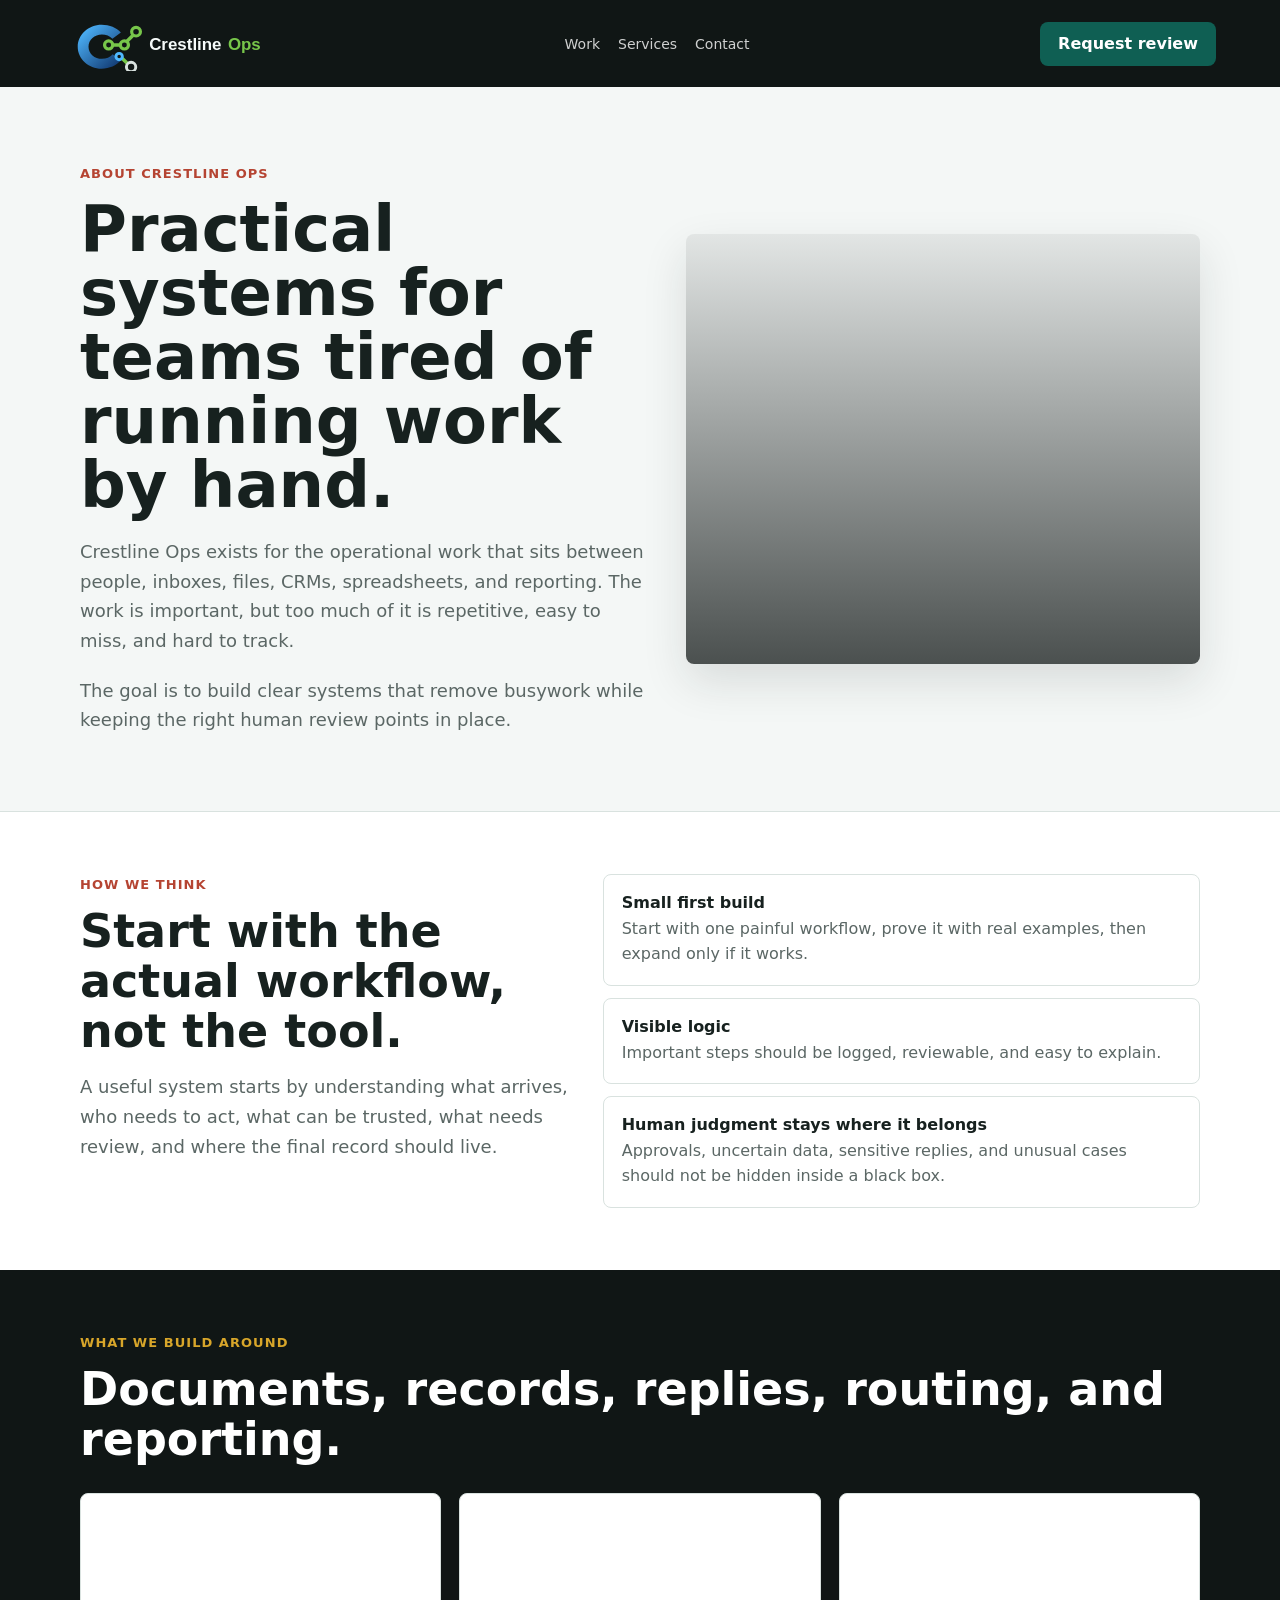
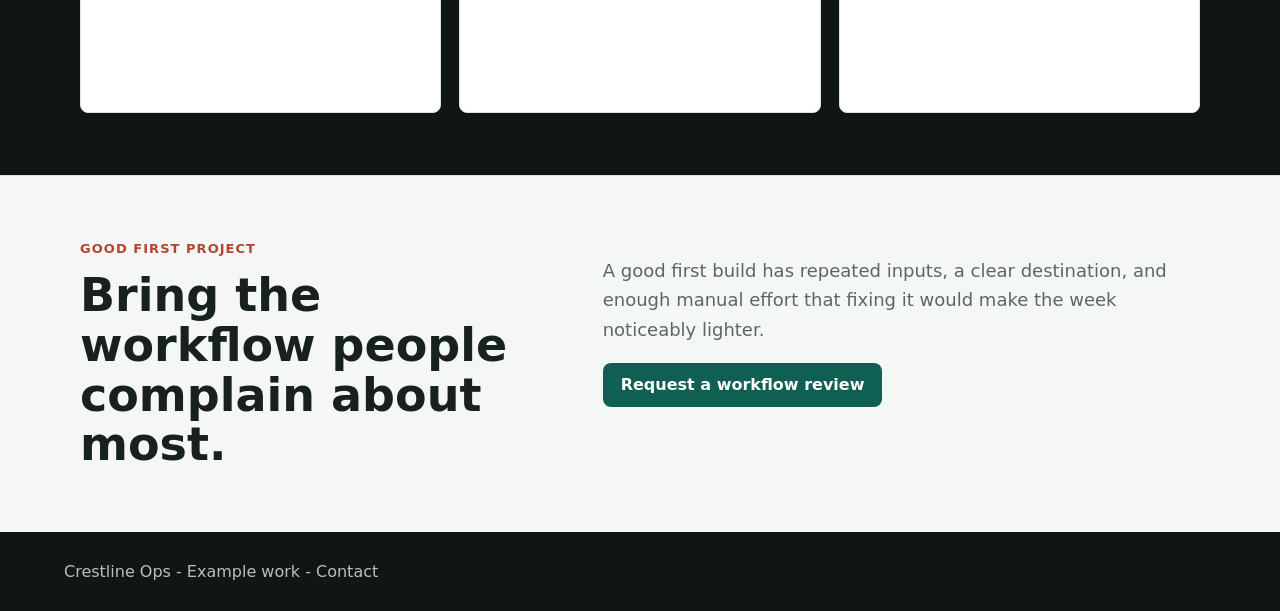
==== about/index.html @ 80edd02e "Add about page" ====
<!doctype html>
<html lang="en">
<head>
  <meta charset="utf-8">
  <meta name="viewport" content="width=device-width, initial-scale=1">
  <title>About Crestline Ops | Practical Operations Systems</title>
  <meta name="description" content="Crestline Ops builds practical operations systems for teams dealing with repetitive documents, CRM updates, lead handling, reporting, and back-office handoffs.">
  <meta name="robots" content="index, follow, max-image-preview:large">
  <link rel="canonical" href="https://crestlineops.com/about/">
  <link rel="icon" type="image/svg+xml" href="/assets/favicon.svg">
  <style>:root{--ink:#17211f;--muted:#5b6765;--wash:#f4f7f6;--line:#d9e2df;--green:#0f5f53;--green2:#1f7a68;--red:#b54432;--charcoal:#101615;--gold:#d8a62a;--max:1120px;--shadow:0 18px 45px rgba(23,33,31,.12)}*{box-sizing:border-box}body{margin:0;font-family:Inter,ui-sans-serif,system-ui,-apple-system,BlinkMacSystemFont,"Segoe UI",sans-serif;color:var(--ink);background:#fff}a{color:inherit;text-decoration:none}img{display:block;max-width:100%}.nav{display:flex;justify-content:space-between;align-items:center;gap:18px;padding:16px clamp(18px,5vw,64px);background:var(--charcoal);color:#fff}.nav img{width:210px}.nav-links{display:flex;gap:18px;color:rgba(255,255,255,.8);font-size:14px}.button{display:inline-flex;align-items:center;justify-content:center;min-height:44px;padding:12px 18px;border-radius:8px;background:var(--green);color:#fff;font-weight:750}.button:hover{background:var(--green2)}.hero{padding:76px clamp(18px,6vw,84px);background:var(--wash);border-bottom:1px solid var(--line)}.wrap{max-width:var(--max);margin:0 auto}.hero-grid{display:grid;grid-template-columns:1.05fr .95fr;gap:38px;align-items:center}.kicker{margin:0 0 12px;color:var(--red);font-size:13px;font-weight:800;letter-spacing:.08em;text-transform:uppercase}h1{max-width:840px;margin:0;font-size:clamp(38px,5vw,66px);line-height:1;letter-spacing:0}p{color:var(--muted);line-height:1.65;font-size:18px}.lead{max-width:720px;margin:20px 0 0}.hero-photo{min-height:430px;border-radius:8px;background:linear-gradient(180deg,rgba(16,22,21,.08),rgba(16,22,21,.74)),url("https://images.unsplash.com/photo-1552664730-d307ca884978?auto=format&fit=crop&w=1200&q=82") center/cover;box-shadow:var(--shadow)}section{padding:62px clamp(18px,6vw,84px)}h2{margin:0;font-size:clamp(30px,4vw,46px);line-height:1.08}.section-lead{max-width:760px;margin:16px 0 0}.split{display:grid;grid-template-columns:.9fr 1.1fr;gap:34px;align-items:start}.grid{display:grid;grid-template-columns:repeat(3,1fr);gap:18px;margin-top:28px}.card{padding:24px;border:1px solid var(--line);border-radius:8px;background:#fff;min-height:220px}.card h3{margin:0 0 10px;font-size:21px}.card p{margin:0;font-size:16px}.dark{color:#fff;background:var(--charcoal)}.dark p{color:rgba(255,255,255,.72)}.dark .kicker{color:var(--gold)}.list{display:grid;gap:12px}.list div{padding:18px;border:1px solid var(--line);border-radius:8px;background:#fff}.list strong{display:block;margin-bottom:5px}.list span{color:var(--muted);line-height:1.55}.cta{background:var(--wash);border-top:1px solid var(--line)}.footer{padding:30px clamp(18px,5vw,64px);background:var(--charcoal);color:rgba(255,255,255,.72)}@media(max-width:880px){.hero-grid,.split,.grid{grid-template-columns:1fr}.nav-links{display:none}.hero-photo{min-height:330px}.nav img{width:168px}section,.hero{padding:50px 18px}}</style>
</head>
<body><header class="nav"><a href="/" aria-label="Crestline Ops home"><img src="/assets/crestline-ops-logo-wide.svg" alt="Crestline Ops"></a><nav class="nav-links"><a href="/work/">Work</a><a href="/document-processing-systems/">Services</a><a href="/#contact">Contact</a></nav><a class="button" href="/#contact">Request review</a></header><main><section class="hero"><div class="wrap hero-grid"><div><p class="kicker">About Crestline Ops</p><h1>Practical systems for teams tired of running work by hand.</h1><p class="lead">Crestline Ops exists for the operational work that sits between people, inboxes, files, CRMs, spreadsheets, and reporting. The work is important, but too much of it is repetitive, easy to miss, and hard to track.</p><p class="lead">The goal is to build clear systems that remove busywork while keeping the right human review points in place.</p></div><div class="hero-photo" role="img" aria-label="Operations planning session"></div></div></section><section><div class="wrap split"><div><p class="kicker">How we think</p><h2>Start with the actual workflow, not the tool.</h2><p class="section-lead">A useful system starts by understanding what arrives, who needs to act, what can be trusted, what needs review, and where the final record should live.</p></div><div class="list"><div><strong>Small first build</strong><span>Start with one painful workflow, prove it with real examples, then expand only if it works.</span></div><div><strong>Visible logic</strong><span>Important steps should be logged, reviewable, and easy to explain.</span></div><div><strong>Human judgment stays where it belongs</strong><span>Approvals, uncertain data, sensitive replies, and unusual cases should not be hidden inside a black box.</span></div></div></div></section><section class="dark"><div class="wrap"><p class="kicker">What we build around</p><h2>Documents, records, replies, routing, and reporting.</h2><div class="grid"><article class="card"><h3>Messy inputs</h3><p>PDFs, spreadsheets, forms, emails, shared folders, CRM rows, and internal requests.</p></article><article class="card"><h3>Clear decisions</h3><p>Rules for routing, ownership, field checks, confidence, exceptions, and next actions.</p></article><article class="card"><h3>Useful outputs</h3><p>Clean records, review queues, alerts, status updates, summaries, and simple reporting.</p></article></div></div></section><section class="cta"><div class="wrap split"><div><p class="kicker">Good first project</p><h2>Bring the workflow people complain about most.</h2></div><div><p>A good first build has repeated inputs, a clear destination, and enough manual effort that fixing it would make the week noticeably lighter.</p><a class="button" href="/#contact">Request a workflow review</a></div></div></section></main><footer class="footer">Crestline Ops - <a href="/work/">Example work</a> - <a href="/#contact">Contact</a></footer></body></html>
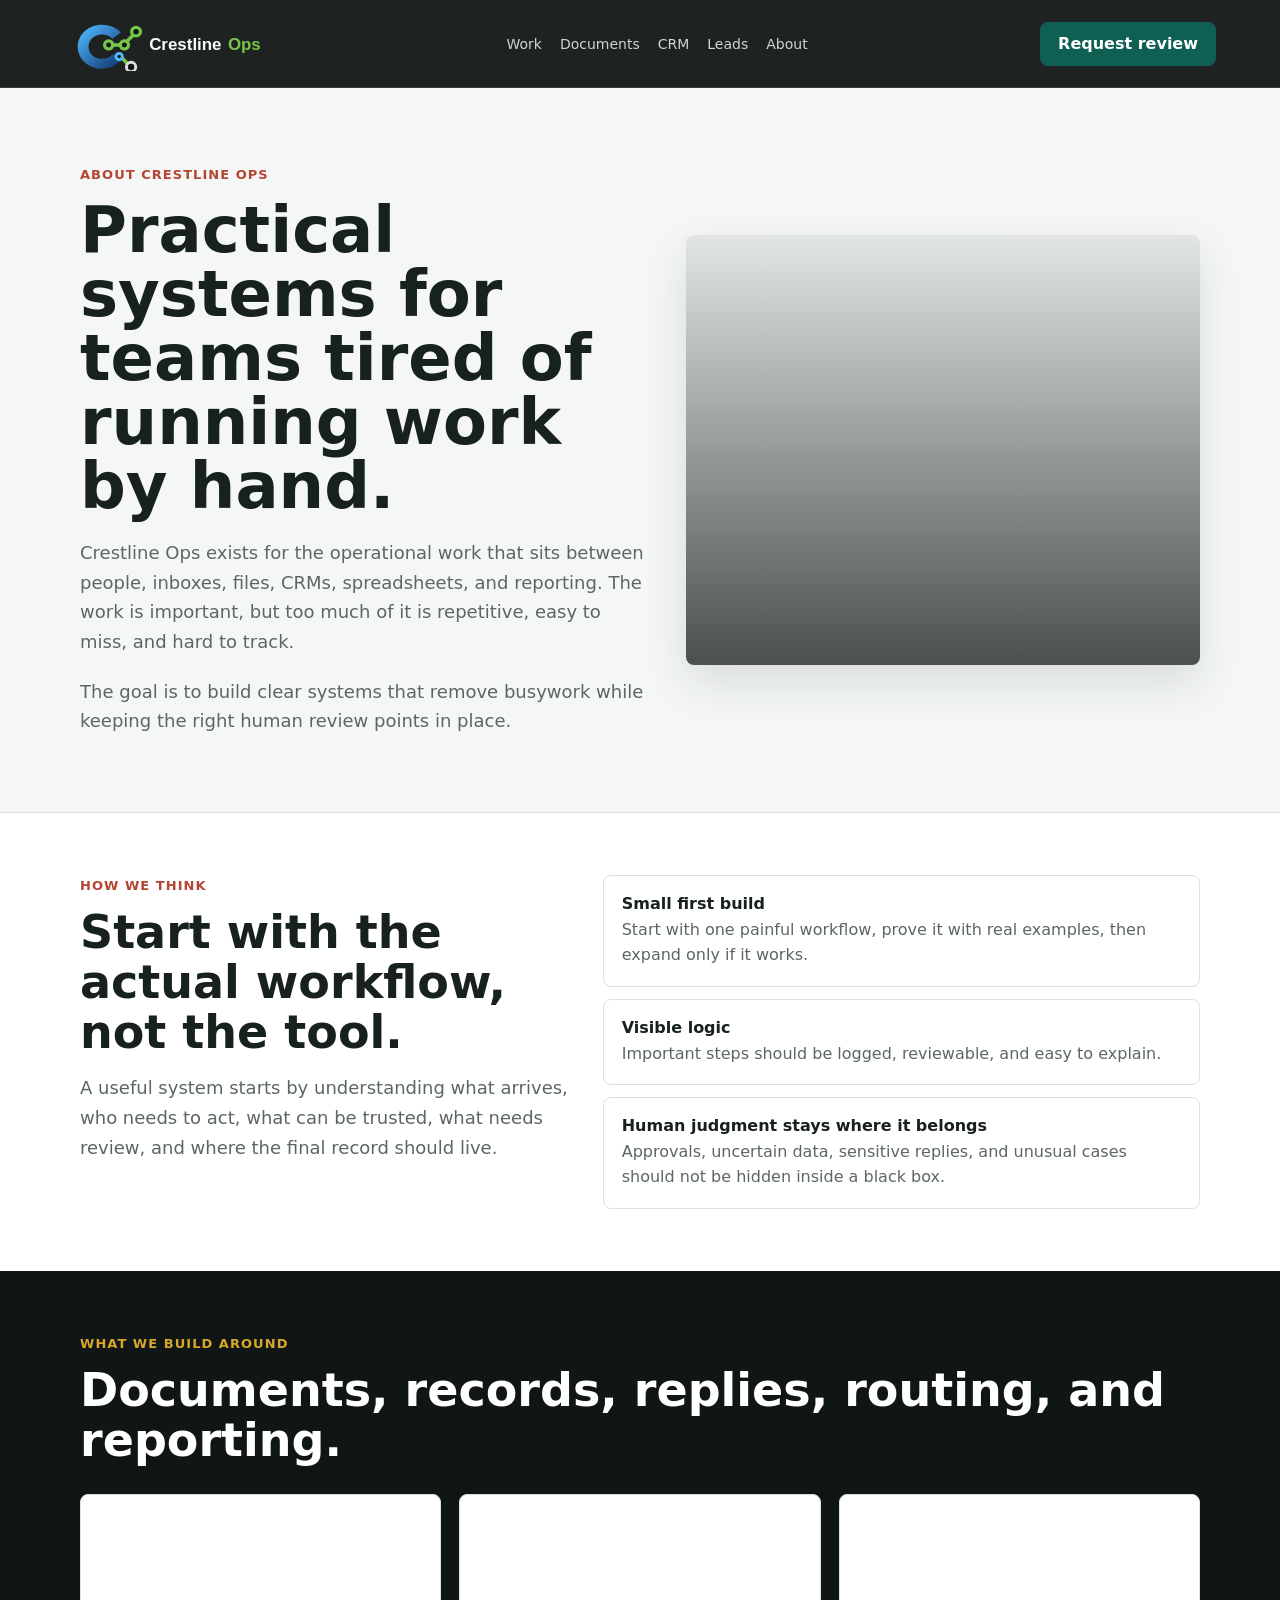
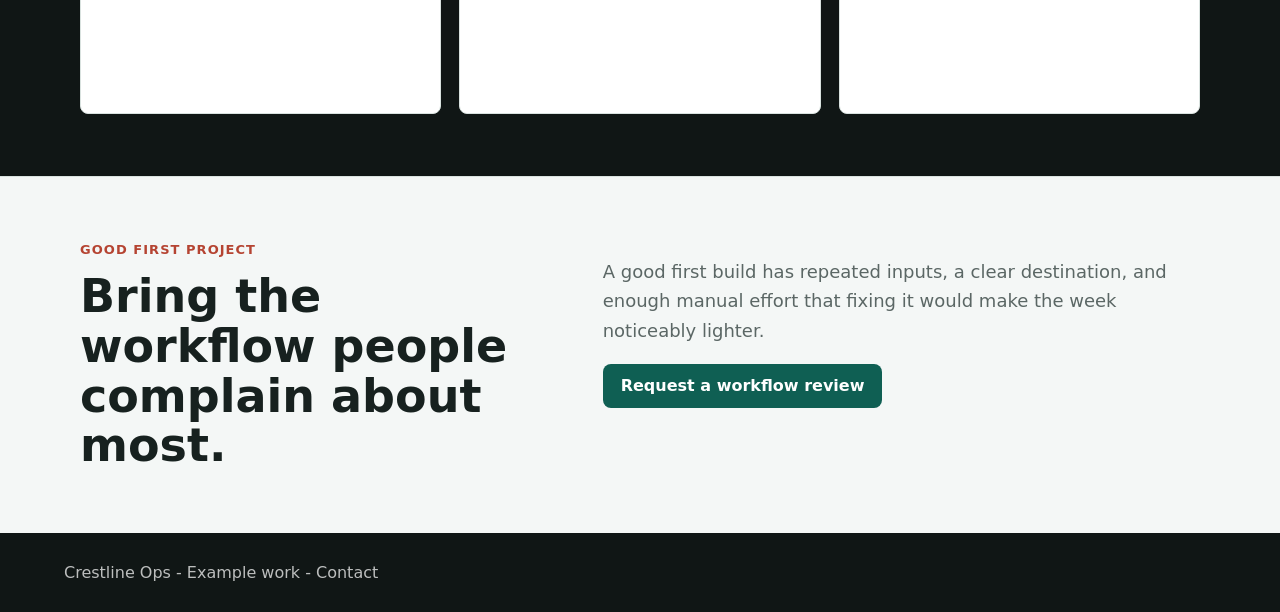
==== commit 341c190a: "Improve site navigation and SEO" ====
--- a/about/index.html
+++ b/about/index.html
@@ -1,4 +1,4 @@
-<!doctype html>
+﻿<!doctype html>
 <html lang="en">
 <head>
   <meta charset="utf-8">
@@ -8,6 +8,82 @@
   <meta name="robots" content="index, follow, max-image-preview:large">
   <link rel="canonical" href="https://crestlineops.com/about/">
   <link rel="icon" type="image/svg+xml" href="/assets/favicon.svg">
-  <style>:root{--ink:#17211f;--muted:#5b6765;--wash:#f4f7f6;--line:#d9e2df;--green:#0f5f53;--green2:#1f7a68;--red:#b54432;--charcoal:#101615;--gold:#d8a62a;--max:1120px;--shadow:0 18px 45px rgba(23,33,31,.12)}*{box-sizing:border-box}body{margin:0;font-family:Inter,ui-sans-serif,system-ui,-apple-system,BlinkMacSystemFont,"Segoe UI",sans-serif;color:var(--ink);background:#fff}a{color:inherit;text-decoration:none}img{display:block;max-width:100%}.nav{display:flex;justify-content:space-between;align-items:center;gap:18px;padding:16px clamp(18px,5vw,64px);background:var(--charcoal);color:#fff}.nav img{width:210px}.nav-links{display:flex;gap:18px;color:rgba(255,255,255,.8);font-size:14px}.button{display:inline-flex;align-items:center;justify-content:center;min-height:44px;padding:12px 18px;border-radius:8px;background:var(--green);color:#fff;font-weight:750}.button:hover{background:var(--green2)}.hero{padding:76px clamp(18px,6vw,84px);background:var(--wash);border-bottom:1px solid var(--line)}.wrap{max-width:var(--max);margin:0 auto}.hero-grid{display:grid;grid-template-columns:1.05fr .95fr;gap:38px;align-items:center}.kicker{margin:0 0 12px;color:var(--red);font-size:13px;font-weight:800;letter-spacing:.08em;text-transform:uppercase}h1{max-width:840px;margin:0;font-size:clamp(38px,5vw,66px);line-height:1;letter-spacing:0}p{color:var(--muted);line-height:1.65;font-size:18px}.lead{max-width:720px;margin:20px 0 0}.hero-photo{min-height:430px;border-radius:8px;background:linear-gradient(180deg,rgba(16,22,21,.08),rgba(16,22,21,.74)),url("https://images.unsplash.com/photo-1552664730-d307ca884978?auto=format&fit=crop&w=1200&q=82") center/cover;box-shadow:var(--shadow)}section{padding:62px clamp(18px,6vw,84px)}h2{margin:0;font-size:clamp(30px,4vw,46px);line-height:1.08}.section-lead{max-width:760px;margin:16px 0 0}.split{display:grid;grid-template-columns:.9fr 1.1fr;gap:34px;align-items:start}.grid{display:grid;grid-template-columns:repeat(3,1fr);gap:18px;margin-top:28px}.card{padding:24px;border:1px solid var(--line);border-radius:8px;background:#fff;min-height:220px}.card h3{margin:0 0 10px;font-size:21px}.card p{margin:0;font-size:16px}.dark{color:#fff;background:var(--charcoal)}.dark p{color:rgba(255,255,255,.72)}.dark .kicker{color:var(--gold)}.list{display:grid;gap:12px}.list div{padding:18px;border:1px solid var(--line);border-radius:8px;background:#fff}.list strong{display:block;margin-bottom:5px}.list span{color:var(--muted);line-height:1.55}.cta{background:var(--wash);border-top:1px solid var(--line)}.footer{padding:30px clamp(18px,5vw,64px);background:var(--charcoal);color:rgba(255,255,255,.72)}@media(max-width:880px){.hero-grid,.split,.grid{grid-template-columns:1fr}.nav-links{display:none}.hero-photo{min-height:330px}.nav img{width:168px}section,.hero{padding:50px 18px}}</style>
+  <link rel="icon" type="image/png" sizes="192x192" href="/assets/favicon-192.png">
+  <link rel="apple-touch-icon" href="/assets/favicon-192.png">
+  <link rel="stylesheet" href="/assets/site-enhancements.css">
+  <style>
+    :root{--ink:#17211f;--muted:#5b6765;--wash:#f4f7f6;--line:#d9e2df;--green:#0f5f53;--green2:#1f7a68;--red:#b54432;--charcoal:#101615;--gold:#d8a62a;--max:1120px;--shadow:0 18px 45px rgba(23,33,31,.12)}
+    *{box-sizing:border-box}body{margin:0;font-family:Inter,ui-sans-serif,system-ui,-apple-system,BlinkMacSystemFont,"Segoe UI",sans-serif;color:var(--ink);background:#fff}a{color:inherit;text-decoration:none}img{display:block;max-width:100%}.nav{display:flex;justify-content:space-between;align-items:center;gap:18px;padding:16px clamp(18px,5vw,64px);background:var(--charcoal);color:#fff}.nav img{width:210px}.nav-links{display:flex;gap:18px;color:rgba(255,255,255,.8);font-size:14px}.button{display:inline-flex;align-items:center;justify-content:center;min-height:44px;padding:12px 18px;border-radius:8px;background:var(--green);color:#fff;font-weight:750}.button:hover{background:var(--green2)}
+    .hero{padding:76px clamp(18px,6vw,84px);background:var(--wash);border-bottom:1px solid var(--line)}.wrap{max-width:var(--max);margin:0 auto}.hero-grid{display:grid;grid-template-columns:1.05fr .95fr;gap:38px;align-items:center}.kicker{margin:0 0 12px;color:var(--red);font-size:13px;font-weight:800;letter-spacing:.08em;text-transform:uppercase}h1{max-width:840px;margin:0;font-size:clamp(38px,5vw,66px);line-height:1;letter-spacing:0}p{color:var(--muted);line-height:1.65;font-size:18px}.lead{max-width:720px;margin:20px 0 0}.hero-photo{min-height:430px;border-radius:8px;background:linear-gradient(180deg,rgba(16,22,21,.08),rgba(16,22,21,.74)),url("https://images.unsplash.com/photo-1552664730-d307ca884978?auto=format&fit=crop&w=1200&q=82") center/cover;box-shadow:var(--shadow)}
+    section{padding:62px clamp(18px,6vw,84px)}h2{margin:0;font-size:clamp(30px,4vw,46px);line-height:1.08}.section-lead{max-width:760px;margin:16px 0 0}.split{display:grid;grid-template-columns:.9fr 1.1fr;gap:34px;align-items:start}.grid{display:grid;grid-template-columns:repeat(3,1fr);gap:18px;margin-top:28px}.card{padding:24px;border:1px solid var(--line);border-radius:8px;background:#fff;min-height:220px}.card h3{margin:0 0 10px;font-size:21px}.card p{margin:0;font-size:16px}.dark{color:#fff;background:var(--charcoal)}.dark p{color:rgba(255,255,255,.72)}.dark .kicker{color:var(--gold)}.list{display:grid;gap:12px}.list div{padding:18px;border:1px solid var(--line);border-radius:8px;background:#fff}.list strong{display:block;margin-bottom:5px}.list span{color:var(--muted);line-height:1.55}.cta{background:var(--wash);border-top:1px solid var(--line)}.footer{padding:30px clamp(18px,5vw,64px);background:var(--charcoal);color:rgba(255,255,255,.72)}
+    @media(max-width:880px){.hero-grid,.split,.grid{grid-template-columns:1fr}.nav-links{display:none}.hero-photo{min-height:330px}.nav img{width:168px}section,.hero{padding:50px 18px}}
+  </style>
 </head>
-<body><header class="nav"><a href="/" aria-label="Crestline Ops home"><img src="/assets/crestline-ops-logo-wide.svg" alt="Crestline Ops"></a><nav class="nav-links"><a href="/work/">Work</a><a href="/document-processing-systems/">Services</a><a href="/#contact">Contact</a></nav><a class="button" href="/#contact">Request review</a></header><main><section class="hero"><div class="wrap hero-grid"><div><p class="kicker">About Crestline Ops</p><h1>Practical systems for teams tired of running work by hand.</h1><p class="lead">Crestline Ops exists for the operational work that sits between people, inboxes, files, CRMs, spreadsheets, and reporting. The work is important, but too much of it is repetitive, easy to miss, and hard to track.</p><p class="lead">The goal is to build clear systems that remove busywork while keeping the right human review points in place.</p></div><div class="hero-photo" role="img" aria-label="Operations planning session"></div></div></section><section><div class="wrap split"><div><p class="kicker">How we think</p><h2>Start with the actual workflow, not the tool.</h2><p class="section-lead">A useful system starts by understanding what arrives, who needs to act, what can be trusted, what needs review, and where the final record should live.</p></div><div class="list"><div><strong>Small first build</strong><span>Start with one painful workflow, prove it with real examples, then expand only if it works.</span></div><div><strong>Visible logic</strong><span>Important steps should be logged, reviewable, and easy to explain.</span></div><div><strong>Human judgment stays where it belongs</strong><span>Approvals, uncertain data, sensitive replies, and unusual cases should not be hidden inside a black box.</span></div></div></div></section><section class="dark"><div class="wrap"><p class="kicker">What we build around</p><h2>Documents, records, replies, routing, and reporting.</h2><div class="grid"><article class="card"><h3>Messy inputs</h3><p>PDFs, spreadsheets, forms, emails, shared folders, CRM rows, and internal requests.</p></article><article class="card"><h3>Clear decisions</h3><p>Rules for routing, ownership, field checks, confidence, exceptions, and next actions.</p></article><article class="card"><h3>Useful outputs</h3><p>Clean records, review queues, alerts, status updates, summaries, and simple reporting.</p></article></div></div></section><section class="cta"><div class="wrap split"><div><p class="kicker">Good first project</p><h2>Bring the workflow people complain about most.</h2></div><div><p>A good first build has repeated inputs, a clear destination, and enough manual effort that fixing it would make the week noticeably lighter.</p><a class="button" href="/#contact">Request a workflow review</a></div></div></section></main><footer class="footer">Crestline Ops - <a href="/work/">Example work</a> - <a href="/#contact">Contact</a></footer></body></html>
+<body class="interior-page">
+  <header class="nav" aria-label="Primary navigation">
+    <a href="/" aria-label="Crestline Ops home"><img src="/assets/crestline-ops-logo-wide.svg" alt="Crestline Ops"></a>
+    <nav class="nav-links" aria-label="Site navigation">
+      <a href="/work/">Work</a>
+      <a href="/document-processing-systems/">Documents</a>
+      <a href="/crm-operations-systems/">CRM</a>
+      <a href="/lead-operations-systems/">Leads</a>
+      <a href="/about/">About</a>
+    </nav>
+    <a class="button nav-cta" href="mailto:hello@crestlineops.com?subject=Workflow%20review%20request">Request review</a>
+  </header><main>
+    <section class="hero">
+      <div class="wrap hero-grid">
+        <div>
+          <p class="kicker">About Crestline Ops</p>
+          <h1>Practical systems for teams tired of running work by hand.</h1>
+          <p class="lead">Crestline Ops exists for the operational work that sits between people, inboxes, files, CRMs, spreadsheets, and reporting. The work is important, but too much of it is repetitive, easy to miss, and hard to track.</p>
+          <p class="lead">The goal is to build clear systems that remove busywork while keeping the right human review points in place.</p>
+        </div>
+        <div class="hero-photo" role="img" aria-label="Operations planning session"></div>
+      </div>
+    </section>
+
+    <section>
+      <div class="wrap split">
+        <div>
+          <p class="kicker">How we think</p>
+          <h2>Start with the actual workflow, not the tool.</h2>
+          <p class="section-lead">A useful system starts by understanding what arrives, who needs to act, what can be trusted, what needs review, and where the final record should live.</p>
+        </div>
+        <div class="list">
+          <div><strong>Small first build</strong><span>Start with one painful workflow, prove it with real examples, then expand only if it works.</span></div>
+          <div><strong>Visible logic</strong><span>Important steps should be logged, reviewable, and easy to explain.</span></div>
+          <div><strong>Human judgment stays where it belongs</strong><span>Approvals, uncertain data, sensitive replies, and unusual cases should not be hidden inside a black box.</span></div>
+        </div>
+      </div>
+    </section>
+
+    <section class="dark">
+      <div class="wrap">
+        <p class="kicker">What we build around</p>
+        <h2>Documents, records, replies, routing, and reporting.</h2>
+        <div class="grid">
+          <article class="card"><h3>Messy inputs</h3><p>PDFs, spreadsheets, forms, emails, shared folders, CRM rows, and internal requests.</p></article>
+          <article class="card"><h3>Clear decisions</h3><p>Rules for routing, ownership, field checks, confidence, exceptions, and next actions.</p></article>
+          <article class="card"><h3>Useful outputs</h3><p>Clean records, review queues, alerts, status updates, summaries, and simple reporting.</p></article>
+        </div>
+      </div>
+    </section>
+
+    <section class="cta">
+      <div class="wrap split">
+        <div>
+          <p class="kicker">Good first project</p>
+          <h2>Bring the workflow people complain about most.</h2>
+        </div>
+        <div>
+          <p>A good first build has repeated inputs, a clear destination, and enough manual effort that fixing it would make the week noticeably lighter.</p>
+          <a class="button" href="/#contact">Request a workflow review</a>
+        </div>
+      </div>
+    </section>
+  </main>
+  <footer class="footer">Crestline Ops - <a href="/work/">Example work</a> - <a href="/#contact">Contact</a></footer>
+</body>
+</html>
+
--- a/assets/site-enhancements.css
+++ b/assets/site-enhancements.css
@@ -0,0 +1,158 @@
+/* Small shared upgrades layered after each page's inline styles. */
+
+:root {
+  --nav-h: 76px;
+}
+
+.interior-page .nav {
+  position: sticky;
+  top: 0;
+  z-index: 50;
+  border-bottom: 1px solid rgba(255, 255, 255, 0.12);
+  background: rgba(16, 22, 21, 0.94);
+  backdrop-filter: blur(14px);
+}
+
+.nav {
+  min-height: var(--nav-h);
+}
+
+.nav a {
+  outline-offset: 4px;
+}
+
+.nav-links {
+  align-items: center;
+}
+
+.nav-links a {
+  position: relative;
+  padding: 8px 0;
+  white-space: nowrap;
+}
+
+.nav-links a::after {
+  position: absolute;
+  left: 0;
+  right: 0;
+  bottom: 2px;
+  height: 2px;
+  content: "";
+  background: #78c94d;
+  transform: scaleX(0);
+  transform-origin: left;
+  transition: transform 160ms ease;
+}
+
+.nav-links a:hover::after,
+.nav-links a:focus-visible::after {
+  transform: scaleX(1);
+}
+
+.nav-cta {
+  flex: 0 0 auto;
+}
+
+.contact-direct {
+  display: grid;
+  gap: 16px;
+  padding: 24px;
+  border: 1px solid rgba(255, 255, 255, 0.24);
+  border-radius: 8px;
+  background: rgba(255, 255, 255, 0.08);
+}
+
+.contact-direct p {
+  margin: 0;
+  color: rgba(255, 255, 255, 0.78);
+  line-height: 1.55;
+}
+
+.contact-direct .button {
+  width: 100%;
+}
+
+.contact-email {
+  display: inline-flex;
+  width: fit-content;
+  color: #fff;
+  font-weight: 750;
+  text-decoration: underline;
+  text-underline-offset: 4px;
+}
+
+.trust-row {
+  display: flex;
+  flex-wrap: wrap;
+  gap: 10px;
+  margin-top: 18px;
+}
+
+.trust-row span {
+  padding: 8px 10px;
+  border: 1px solid rgba(255, 255, 255, 0.18);
+  border-radius: 8px;
+  color: rgba(255, 255, 255, 0.78);
+  font-size: 13px;
+  background: rgba(255, 255, 255, 0.06);
+}
+
+@media (max-width: 980px) {
+  .nav {
+    flex-wrap: wrap;
+    min-height: auto;
+  }
+
+  .nav .brand,
+  .nav > a:first-child {
+    order: 1;
+  }
+
+  .nav-cta,
+  .nav > .button {
+    order: 2;
+  }
+
+  .nav-links {
+    order: 3;
+    display: flex !important;
+    width: 100%;
+    gap: 10px;
+    overflow-x: auto;
+    padding: 4px 0 2px;
+    scrollbar-width: none;
+  }
+
+  .nav-links::-webkit-scrollbar {
+    display: none;
+  }
+
+  .nav-links a {
+    padding: 8px 10px;
+    border: 1px solid rgba(255, 255, 255, 0.16);
+    border-radius: 8px;
+    background: rgba(255, 255, 255, 0.07);
+  }
+
+  .nav-links a::after {
+    display: none;
+  }
+}
+
+@media (max-width: 620px) {
+  .nav {
+    gap: 10px;
+  }
+
+  .nav-cta,
+  .nav > .button {
+    min-height: 40px;
+    padding: 10px 12px;
+    font-size: 13px;
+  }
+
+  .brand-logo,
+  .nav img {
+    width: 154px !important;
+  }
+}
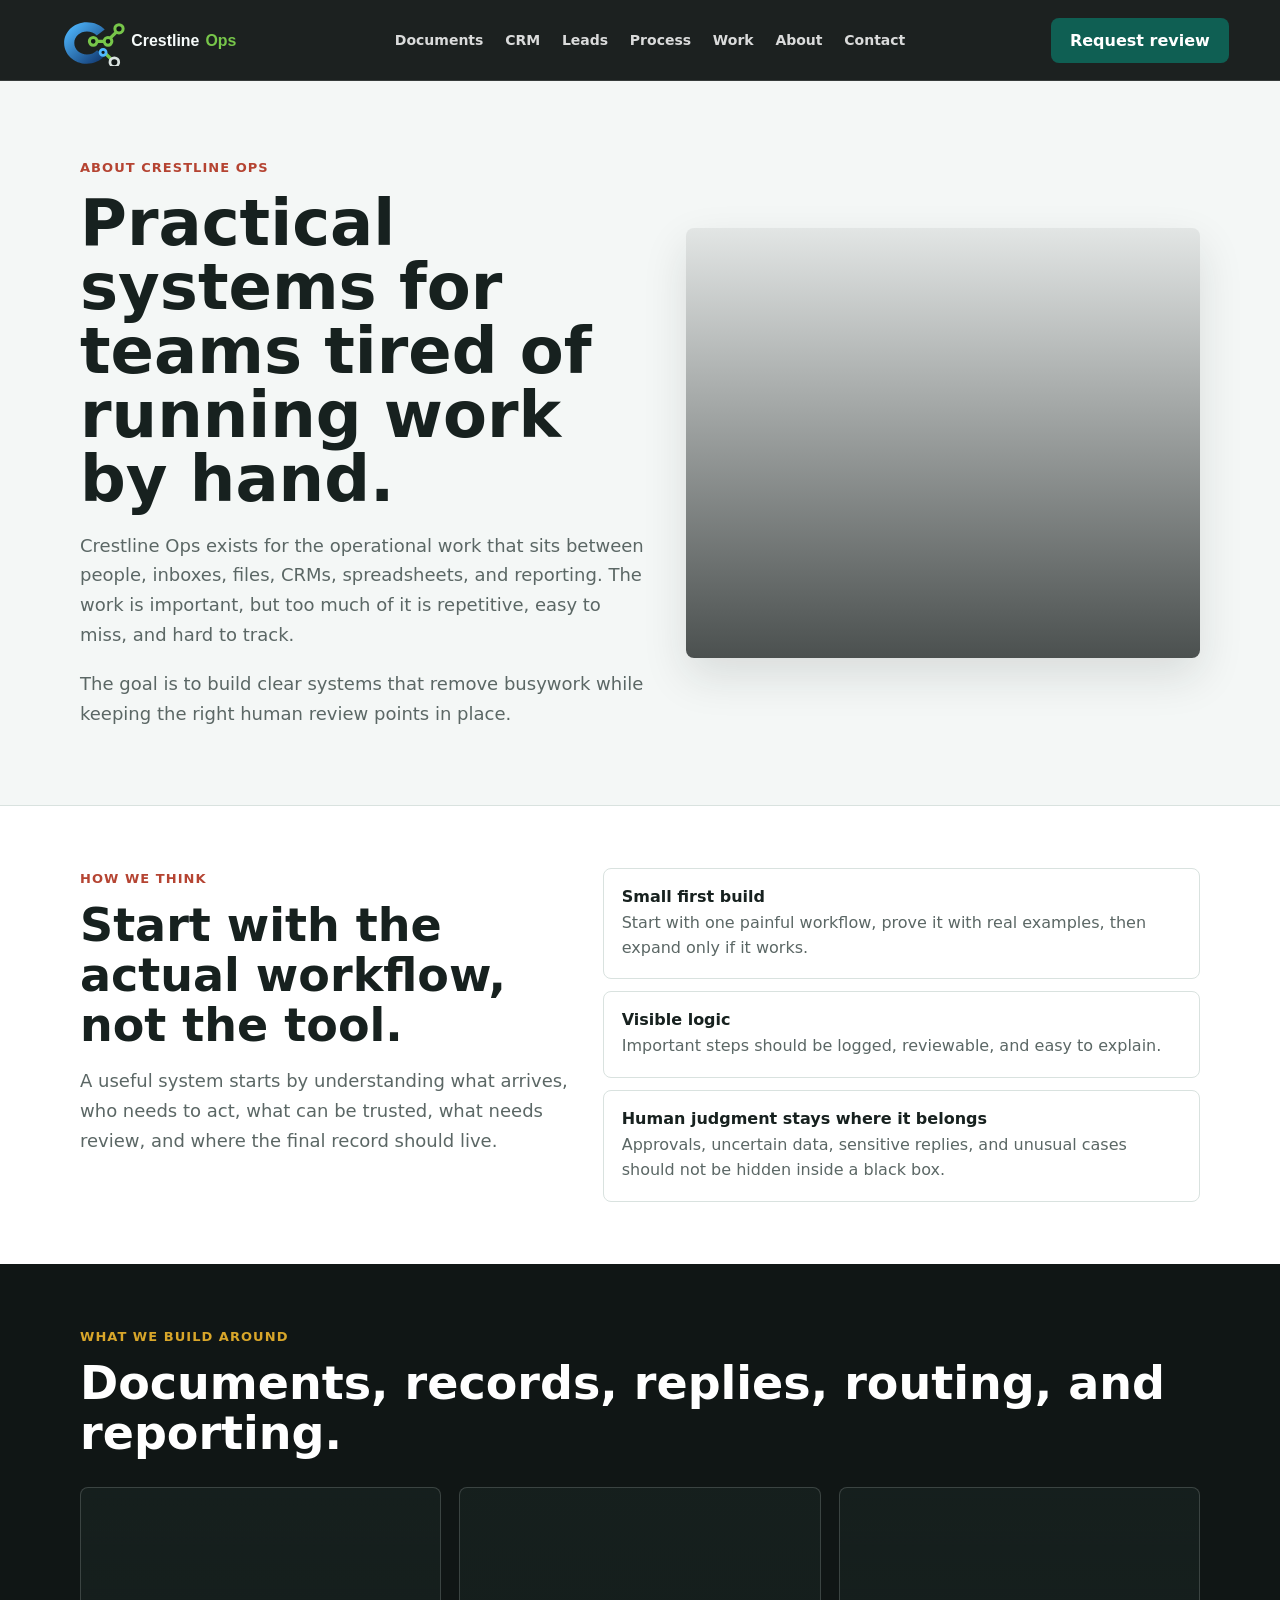
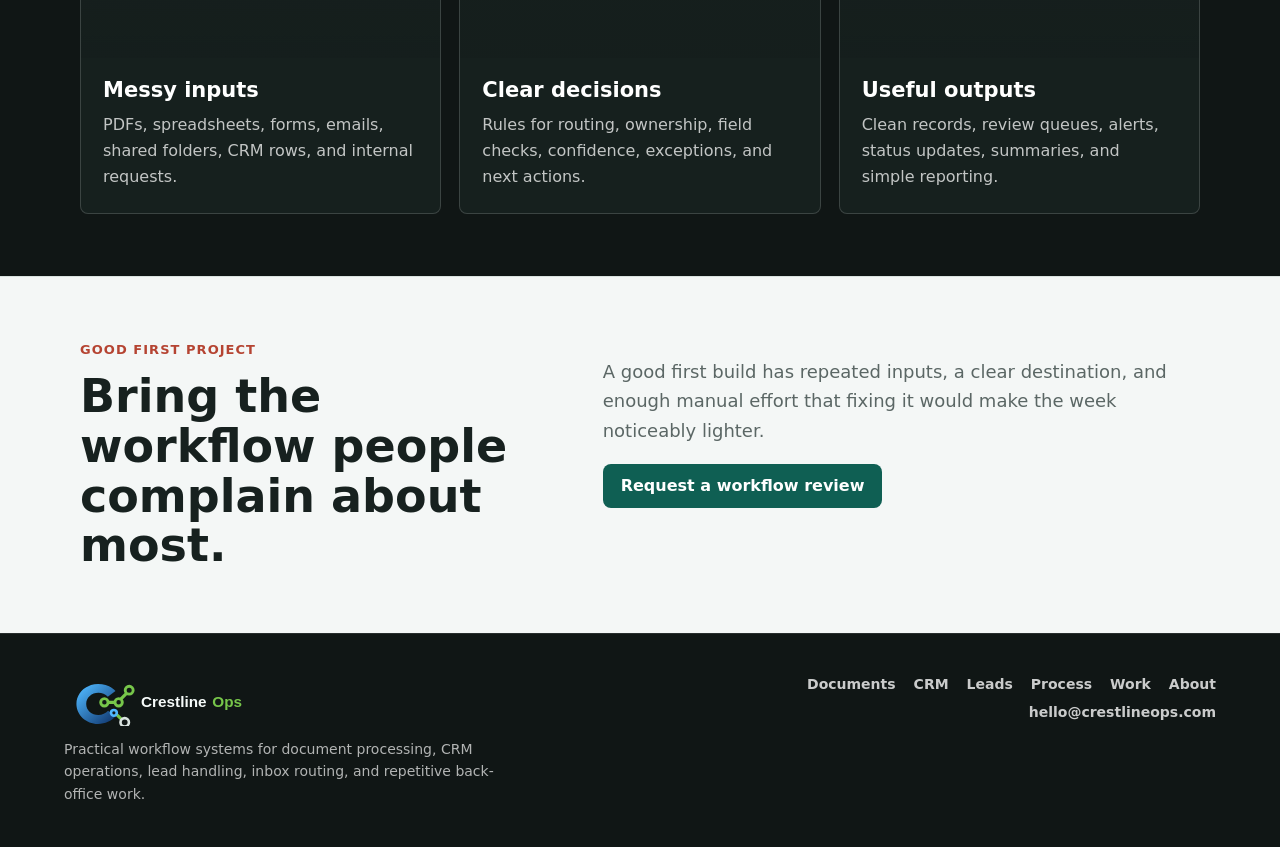
==== commit 176935d6: "Unify site navigation and footer" ====
--- a/about/index.html
+++ b/about/index.html
@@ -8,8 +8,6 @@
   <meta name="robots" content="index, follow, max-image-preview:large">
   <link rel="canonical" href="https://crestlineops.com/about/">
   <link rel="icon" type="image/svg+xml" href="/assets/favicon.svg">
-  <link rel="icon" type="image/png" sizes="192x192" href="/assets/favicon-192.png">
-  <link rel="apple-touch-icon" href="/assets/favicon-192.png">
   <link rel="stylesheet" href="/assets/site-enhancements.css">
   <style>
     :root{--ink:#17211f;--muted:#5b6765;--wash:#f4f7f6;--line:#d9e2df;--green:#0f5f53;--green2:#1f7a68;--red:#b54432;--charcoal:#101615;--gold:#d8a62a;--max:1120px;--shadow:0 18px 45px rgba(23,33,31,.12)}
@@ -19,17 +17,19 @@
     @media(max-width:880px){.hero-grid,.split,.grid{grid-template-columns:1fr}.nav-links{display:none}.hero-photo{min-height:330px}.nav img{width:168px}section,.hero{padding:50px 18px}}
   </style>
 </head>
-<body class="interior-page">
+<body class="interior-page about-page">
   <header class="nav" aria-label="Primary navigation">
-    <a href="/" aria-label="Crestline Ops home"><img src="/assets/crestline-ops-logo-wide.svg" alt="Crestline Ops"></a>
-    <nav class="nav-links" aria-label="Site navigation">
-      <a href="/work/">Work</a>
+    <a class="brand" href="/" aria-label="Crestline Ops home"><img class="brand-logo" src="/assets/crestline-ops-logo-wide.svg" alt="Crestline Ops"></a>
+    <nav class="nav-links" aria-label="Site links">
       <a href="/document-processing-systems/">Documents</a>
       <a href="/crm-operations-systems/">CRM</a>
       <a href="/lead-operations-systems/">Leads</a>
+      <a href="/#process">Process</a>
+      <a href="/work/">Work</a>
       <a href="/about/">About</a>
+      <a href="/#contact">Contact</a>
     </nav>
-    <a class="button nav-cta" href="mailto:hello@crestlineops.com?subject=Workflow%20review%20request">Request review</a>
+    <a class="button nav-cta" href="/#contact">Request review</a>
   </header><main>
     <section class="hero">
       <div class="wrap hero-grid">
@@ -83,7 +83,23 @@
       </div>
     </section>
   </main>
-  <footer class="footer">Crestline Ops - <a href="/work/">Example work</a> - <a href="/#contact">Contact</a></footer>
+  <footer class="footer">
+    <div class="footer-inner">
+      <div class="footer-brand">
+        <img class="footer-logo" src="/assets/crestline-ops-logo-wide.svg" alt="Crestline Ops">
+        <p>Practical workflow systems for document processing, CRM operations, lead handling, inbox routing, and repetitive back-office work.</p>
+      </div>
+      <div class="footer-links" aria-label="Footer navigation">
+        <a href="/document-processing-systems/">Documents</a>
+        <a href="/crm-operations-systems/">CRM</a>
+        <a href="/lead-operations-systems/">Leads</a>
+        <a href="/#process">Process</a>
+        <a href="/work/">Work</a>
+        <a href="/about/">About</a>
+        <a href="mailto:hello@crestlineops.com">hello@crestlineops.com</a>
+      </div>
+    </div>
+  </footer>
 </body>
 </html>
 
--- a/assets/site-enhancements.css
+++ b/assets/site-enhancements.css
@@ -1,28 +1,66 @@
-/* Small shared upgrades layered after each page's inline styles. */
+/* Shared site system layered across every page. */
 
 :root {
   --nav-h: 76px;
-}
-
-.interior-page .nav {
-  position: sticky;
-  top: 0;
-  z-index: 50;
-  border-bottom: 1px solid rgba(255, 255, 255, 0.12);
-  background: rgba(16, 22, 21, 0.94);
-  backdrop-filter: blur(14px);
+  --site-font: Inter, ui-sans-serif, system-ui, -apple-system, BlinkMacSystemFont, "Segoe UI", sans-serif;
+}
+
+html {
+  scroll-padding-top: var(--nav-h);
+}
+
+body {
+  font-family: var(--site-font) !important;
+}
+
+.nav,
+.footer {
+  font-family: var(--site-font) !important;
 }
 
 .nav {
-  min-height: var(--nav-h);
+  position: sticky !important;
+  top: 0 !important;
+  z-index: 50 !important;
+  min-height: var(--nav-h) !important;
+  display: flex !important;
+  align-items: center !important;
+  justify-content: space-between !important;
+  gap: 22px !important;
+  padding: 14px clamp(18px, 4vw, 64px) !important;
+  color: #fff !important;
+  background: rgba(16, 22, 21, 0.95) !important;
+  border-bottom: 1px solid rgba(255, 255, 255, 0.12) !important;
+  backdrop-filter: blur(14px) !important;
 }
 
 .nav a {
   outline-offset: 4px;
 }
 
+.brand,
+.nav > a:first-child {
+  display: inline-flex !important;
+  align-items: center !important;
+  flex: 0 0 auto !important;
+}
+
+.brand-logo,
+.nav img {
+  width: 198px !important;
+  height: auto !important;
+  object-fit: contain !important;
+}
+
 .nav-links {
-  align-items: center;
+  display: flex !important;
+  align-items: center !important;
+  justify-content: center !important;
+  gap: clamp(12px, 1.7vw, 24px) !important;
+  color: rgba(255, 255, 255, 0.84) !important;
+  font-size: 14px !important;
+  font-weight: 650 !important;
+  line-height: 1 !important;
 }
 
 .nav-links a {
@@ -50,7 +88,10 @@
 }
 
 .nav-cta {
-  flex: 0 0 auto;
+  flex: 0 0 auto !important;
+  color: #fff !important;
+  background: #0f5f53 !important;
+  border: 1px solid transparent !important;
 }
 
 .contact-direct {
@@ -95,6 +136,107 @@
   color: rgba(255, 255, 255, 0.78);
   font-size: 13px;
   background: rgba(255, 255, 255, 0.06);
+}
+
+.about-page .dark .grid .card {
+  position: relative !important;
+  display: grid !important;
+  align-content: end !important;
+  min-height: 310px !important;
+  overflow: hidden !important;
+  padding: 0 !important;
+  color: #fff !important;
+  border: 1px solid rgba(255, 255, 255, 0.16) !important;
+  background: #16201e !important;
+}
+
+.about-page .dark .grid .card::before {
+  display: block;
+  min-height: 170px;
+  content: "";
+  background-position: center;
+  background-size: cover;
+}
+
+.about-page .dark .grid .card:nth-of-type(1)::before {
+  background-image: linear-gradient(180deg, rgba(16, 22, 21, 0.08), rgba(16, 22, 21, 0.18)), url("https://images.unsplash.com/photo-1554224155-6726b3ff858f?auto=format&fit=crop&w=900&q=82");
+}
+
+.about-page .dark .grid .card:nth-of-type(2)::before {
+  background-image: linear-gradient(180deg, rgba(16, 22, 21, 0.08), rgba(16, 22, 21, 0.18)), url("https://images.unsplash.com/photo-1559136555-9303baea8ebd?auto=format&fit=crop&w=900&q=82");
+}
+
+.about-page .dark .grid .card:nth-of-type(3)::before {
+  background-image: linear-gradient(180deg, rgba(16, 22, 21, 0.08), rgba(16, 22, 21, 0.18)), url("https://images.unsplash.com/photo-1460925895917-afdab827c52f?auto=format&fit=crop&w=900&q=82");
+}
+
+.about-page .dark .grid .card h3,
+.about-page .dark .grid .card p {
+  margin-left: 22px !important;
+  margin-right: 22px !important;
+}
+
+.about-page .dark .grid .card h3 {
+  margin-top: 20px !important;
+  color: #fff !important;
+}
+
+.about-page .dark .grid .card p {
+  margin-bottom: 22px !important;
+  color: rgba(255, 255, 255, 0.74) !important;
+}
+
+.footer {
+  padding: 42px clamp(18px, 5vw, 72px) !important;
+  color: rgba(255, 255, 255, 0.72) !important;
+  background: #101615 !important;
+  border-top: 1px solid rgba(255, 255, 255, 0.1) !important;
+}
+
+.footer-inner {
+  display: grid !important;
+  grid-template-columns: minmax(220px, 1fr) auto !important;
+  gap: 28px !important;
+  align-items: start !important;
+  max-width: 1160px !important;
+  margin: 0 auto !important;
+  font-size: 14px !important;
+}
+
+.footer-brand {
+  display: grid !important;
+  gap: 12px !important;
+  max-width: 430px !important;
+}
+
+.footer-logo {
+  width: 190px !important;
+  height: auto !important;
+}
+
+.footer-brand p {
+  margin: 0 !important;
+  color: rgba(255, 255, 255, 0.68) !important;
+  font-size: 14px !important;
+  line-height: 1.6 !important;
+}
+
+.footer-links {
+  display: flex !important;
+  flex-wrap: wrap !important;
+  justify-content: flex-end !important;
+  gap: 12px 18px !important;
+  max-width: 520px !important;
+}
+
+.footer-links a {
+  color: rgba(255, 255, 255, 0.78) !important;
+  font-weight: 650 !important;
+}
+
+.footer-links a:hover,
+.footer-links a:focus-visible {
+  color: #fff !important;
 }
 
 @media (max-width: 980px) {
@@ -137,6 +279,14 @@
   .nav-links a::after {
     display: none;
   }
+
+  .footer-inner {
+    grid-template-columns: 1fr !important;
+  }
+
+  .footer-links {
+    justify-content: flex-start !important;
+  }
 }
 
 @media (max-width: 620px) {
@@ -155,4 +305,13 @@
   .nav img {
     width: 154px !important;
   }
-}
+
+  .footer {
+    padding: 34px 18px !important;
+  }
+
+  .footer-links {
+    display: grid !important;
+    gap: 12px !important;
+  }
+}
